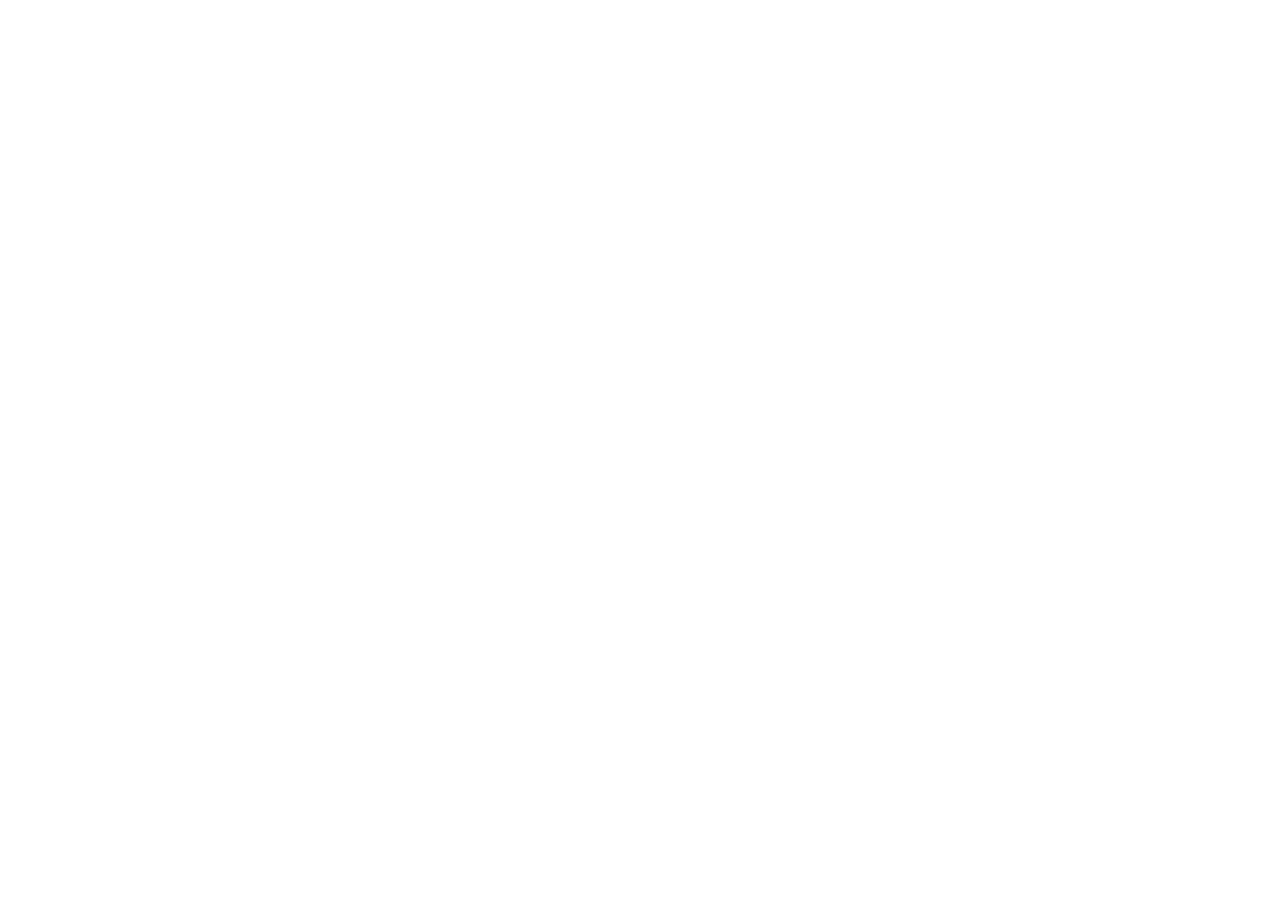
==== help/index.html @ c5d86164 "Add Bangbang website forwarding pages with invitation preservation" ====
<!doctype html>
<html lang="zh-CN">
<head>
  <meta charset="utf-8">
  <meta name="viewport" content="width=device-width,initial-scale=1">
  <meta name="referrer" content="no-referrer">
  <meta name="robots" content="noindex">
  <title>打开帮帮</title>
  <style>
    :root{color-scheme:light;font-family:-apple-system,BlinkMacSystemFont,"Segoe UI",sans-serif;background:#faf7f2;color:#392c29}
    body{margin:0;min-height:100vh;display:grid;place-items:center}
    main{padding:32px 24px;text-align:center;max-width:400px}
    h1{font-size:28px;font-weight:600;line-height:1.4;margin:0 0 16px}
    p{font-size:20px;line-height:1.6;color:#70615d;margin:0 0 28px}
    a{display:inline-block;font-size:22px;line-height:1.4;padding:16px 36px;border-radius:16px;background:#b64132;color:white;text-decoration:none;font-weight:600}
    a:focus-visible{outline:3px solid #392c29;outline-offset:5px}
  </style>
</head>
<body>
  <main>
    <h1>正在打开帮帮</h1>
    <p>如果没有自动打开，点下面的按钮。</p>
    <a id="open" href="https://bangbang-download.s419505080.chatgpt.site/">打开帮帮</a>
    <noscript><p>需要开启浏览器的 JavaScript，才能把连接口令一同带过去。</p></noscript>
  </main>
  <script>
    function redirectDestination(input) {
  const source = new URL(input);
  const destination = new URL("https://bangbang-download.s419505080.chatgpt.site/");
  let path = source.pathname;
  const projectPath = "/bangbang-redirect";
  if (source.hostname === "jacklee992.github.io") {
    if (path === projectPath) path = "/";
    else if (path.startsWith(projectPath + "/")) path = path.slice(projectPath.length);
  }
  const pages = { "/invite": "/invite.html", "/help": "/help.html", "/privacy": "/privacy.html" };
  path = pages[path.replace(/\/$/, "")] ?? path;
  destination.pathname = path || "/";
  destination.search = source.search;
  destination.hash = source.hash;
  return destination.href;
}
    const destination = redirectDestination(window.location.href);
    document.getElementById("open").href = destination;
    window.location.replace(destination);
  </script>
</body>
</html>
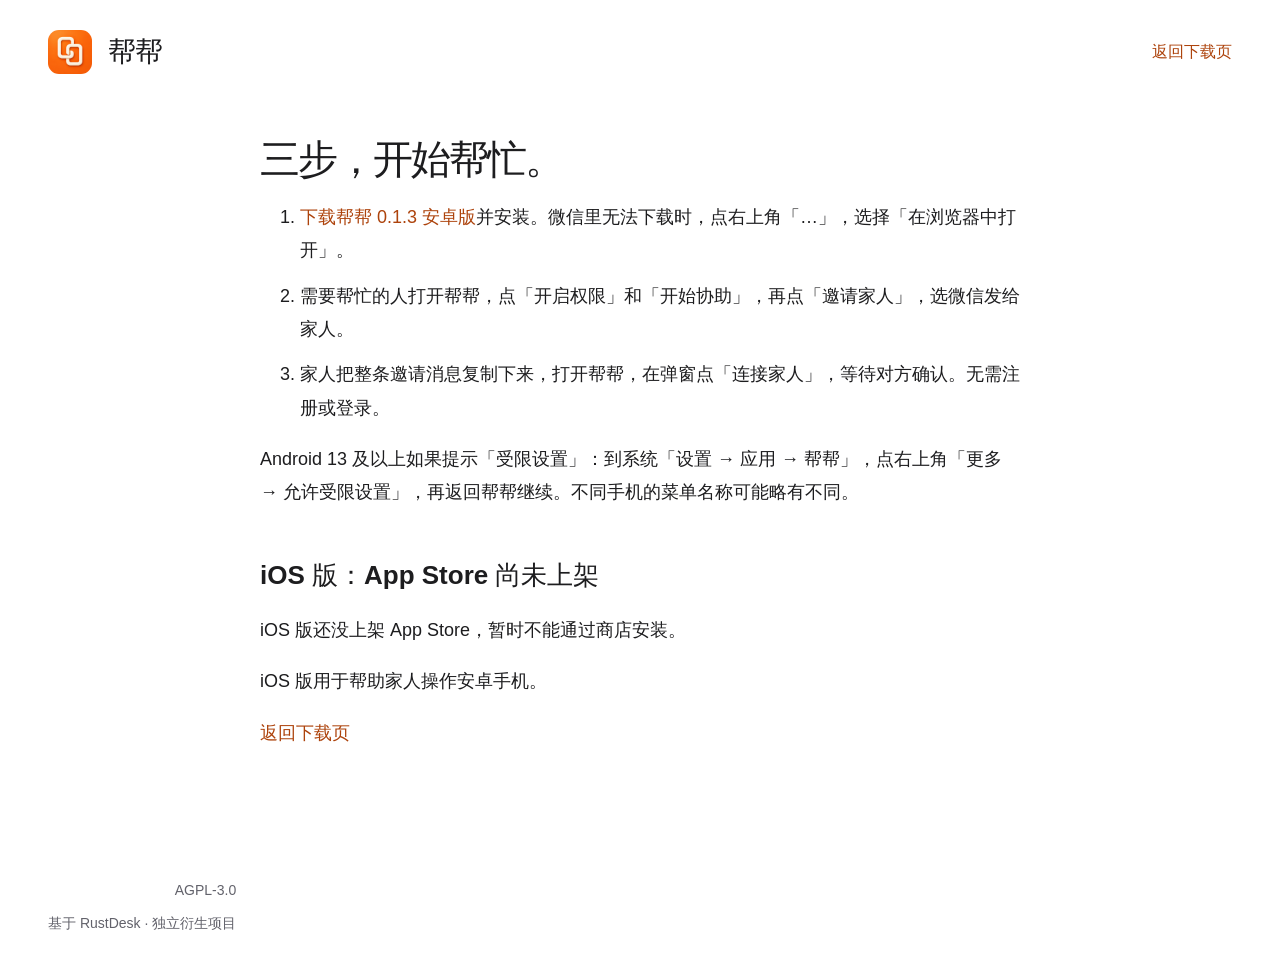
==== commit e3a6e260: "Publish minimal Bangbang homepage with verified Gitee APK downloads" ====
--- a/help/index.html
+++ b/help/index.html
@@ -2,47 +2,33 @@
 <html lang="zh-CN">
 <head>
   <meta charset="utf-8">
-  <meta name="viewport" content="width=device-width,initial-scale=1">
-  <meta name="referrer" content="no-referrer">
-  <meta name="robots" content="noindex">
-  <title>打开帮帮</title>
-  <style>
-    :root{color-scheme:light;font-family:-apple-system,BlinkMacSystemFont,"Segoe UI",sans-serif;background:#faf7f2;color:#392c29}
-    body{margin:0;min-height:100vh;display:grid;place-items:center}
-    main{padding:32px 24px;text-align:center;max-width:400px}
-    h1{font-size:28px;font-weight:600;line-height:1.4;margin:0 0 16px}
-    p{font-size:20px;line-height:1.6;color:#70615d;margin:0 0 28px}
-    a{display:inline-block;font-size:22px;line-height:1.4;padding:16px 36px;border-radius:16px;background:#b64132;color:white;text-decoration:none;font-weight:600}
-    a:focus-visible{outline:3px solid #392c29;outline-offset:5px}
-  </style>
+  <meta name="viewport" content="width=device-width, initial-scale=1">
+  <title>安装帮帮</title>
+  <meta property="og:image" content="https://bangbang.yilin.fun/assets/brand.png">
+  <link rel="icon" href="/assets/brand.png" type="image/png">
+  <link rel="stylesheet" href="/styles.css">
 </head>
 <body>
-  <main>
-    <h1>正在打开帮帮</h1>
-    <p>如果没有自动打开，点下面的按钮。</p>
-    <a id="open" href="https://bangbang-download.s419505080.chatgpt.site/">打开帮帮</a>
-    <noscript><p>需要开启浏览器的 JavaScript，才能把连接口令一同带过去。</p></noscript>
+  <header class="site-header container">
+    <a class="brand" href="/"><img src="/assets/brand.png" width="44" height="44" alt=""><span>帮帮</span></a>
+    <a href="/">返回下载页</a>
+  </header>
+  <main class="container help-page">
+    <h1>三步，开始帮忙。</h1>
+    <ol>
+      <li><a href="https://gitee.com/yilin-dev/bangbang-releases/releases/download/v0.1.3/bangbang-0.1.3-arm.apk" download>下载帮帮 0.1.3 安卓版</a>并安装。微信里无法下载时，点右上角「…」，选择「在浏览器中打开」。</li>
+      <li>需要帮忙的人打开帮帮，点「开启权限」和「开始协助」，再点「邀请家人」，选微信发给家人。</li>
+      <li>家人把整条邀请消息复制下来，打开帮帮，在弹窗点「连接家人」，等待对方确认。无需注册或登录。</li>
+    </ol>
+    <p>Android 13 及以上如果提示「受限设置」：到系统「设置 → 应用 → 帮帮」，点右上角「更多 → 允许受限设置」，再返回帮帮继续。不同手机的菜单名称可能略有不同。</p>
+    <section id="ios">
+      <h2>iOS 版：App Store 尚未上架</h2>
+      <p>iOS 版还没上架 App Store，暂时不能通过商店安装。</p>
+      <p>iOS 版用于帮助家人操作安卓手机。</p>
+      
+    </section>
+    <p><a href="/">返回下载页</a></p>
   </main>
-  <script>
-    function redirectDestination(input) {
-  const source = new URL(input);
-  const destination = new URL("https://bangbang-download.s419505080.chatgpt.site/");
-  let path = source.pathname;
-  const projectPath = "/bangbang-redirect";
-  if (source.hostname === "jacklee992.github.io") {
-    if (path === projectPath) path = "/";
-    else if (path.startsWith(projectPath + "/")) path = path.slice(projectPath.length);
-  }
-  const pages = { "/invite": "/invite.html", "/help": "/help.html", "/privacy": "/privacy.html" };
-  path = pages[path.replace(/\/$/, "")] ?? path;
-  destination.pathname = path || "/";
-  destination.search = source.search;
-  destination.hash = source.hash;
-  return destination.href;
-}
-    const destination = redirectDestination(window.location.href);
-    document.getElementById("open").href = destination;
-    window.location.replace(destination);
-  </script>
+  <footer class="site-footer container"><div class="footer-info"><nav aria-label="开源信息"><a href="/downloads/AGPL-3.0.txt">AGPL-3.0</a></nav><p>基于 RustDesk · 独立衍生项目</p></div></footer>
 </body>
 </html>
--- a/styles.css
+++ b/styles.css
@@ -0,0 +1,868 @@
+:root {
+  --bg: #fff;
+  --surface: #f8f5f1;
+  --ink: #1d1d1f;
+  --muted: #62626b;
+  --blue: #c65311;
+  --link: #ad430c;
+  --line: #dedee5;
+  --warning: #b3261e;
+  --warning-bg: #fff2f1;
+  font-family:
+    -apple-system, BlinkMacSystemFont, "PingFang SC", "Hiragino Sans GB",
+    "Microsoft YaHei", sans-serif;
+  color: var(--ink);
+  background: var(--bg);
+  font-synthesis: none;
+  text-rendering: optimizeLegibility;
+  -webkit-font-smoothing: antialiased;
+}
+* {
+  box-sizing: border-box;
+}
+html {
+  scroll-behavior: smooth;
+  scroll-padding-top: 24px;
+}
+body {
+  margin: 0;
+}
+a {
+  color: var(--link);
+  text-decoration: none;
+}
+button {
+  font: inherit;
+}
+[hidden] {
+  display: none !important;
+}
+a,
+button {
+  -webkit-tap-highlight-color: transparent;
+}
+a:focus-visible,
+button:focus-visible {
+  outline: 3px solid var(--link);
+  outline-offset: 5px;
+}
+a:hover {
+  text-decoration: underline;
+}
+img {
+  display: block;
+  max-width: 100%;
+  height: auto;
+}
+.container {
+  width: min(1200px, calc(100% - 96px));
+  margin-inline: auto;
+}
+.skip-link {
+  position: fixed;
+  z-index: 5;
+  left: 16px;
+  top: 12px;
+  transform: translateY(-180%);
+  padding: 12px 20px;
+  background: #fff;
+  border: 2px solid var(--blue);
+  border-radius: 10px;
+}
+.skip-link:focus {
+  transform: translateY(0);
+}
+.site-header {
+  height: 104px;
+  display: flex;
+  align-items: center;
+  justify-content: space-between;
+}
+.brand {
+  display: flex;
+  align-items: center;
+  gap: 16px;
+  color: var(--ink);
+  font-size: 28px;
+  font-weight: 700;
+  letter-spacing: -1px;
+}
+.brand:hover {
+  text-decoration: none;
+}
+.brand img,
+.footer-brand img {
+  border-radius: 25%;
+}
+.site-header nav {
+  display: flex;
+  gap: 36px;
+}
+.site-header nav a {
+  display: flex;
+  align-items: center;
+  min-height: 48px;
+  font-size: 17px;
+  color: var(--ink);
+}
+.hero-grid {
+  display: grid;
+  grid-template-columns: minmax(0, 1fr) 310px;
+  gap: 72px;
+  align-items: center;
+  padding-block: 24px 64px;
+}
+.hero-copy {
+  padding-bottom: 8px;
+}
+.hero-grid.download-only {
+  grid-template-columns: minmax(0, 640px);
+  justify-content: center;
+}
+h1 {
+  font-size: clamp(36px, 4.1vw, 58px);
+  line-height: 1.28;
+  letter-spacing: -0.055em;
+  margin: 0;
+  font-weight: 700;
+  white-space: nowrap;
+}
+h1 span {
+  color: var(--blue);
+}
+.hero-subtitle {
+  font-size: clamp(21px, 2.2vw, 29px);
+  line-height: 1.6;
+  letter-spacing: -0.035em;
+  color: var(--muted);
+  margin: 24px 0 36px;
+}
+.downloads {
+  max-width: 568px;
+}
+.button {
+  display: inline-flex;
+  align-items: center;
+  justify-content: center;
+  gap: 14px;
+  min-height: 62px;
+  padding: 16px 24px;
+  border: 0;
+  border-radius: 17px;
+  cursor: pointer;
+  font-size: 20px;
+  font-weight: 600;
+  line-height: 1.4;
+  transition:
+    background 0.14s,
+    transform 0.14s;
+}
+.button:hover {
+  text-decoration: none;
+  transform: translateY(-1px);
+}
+.button-primary {
+  background: var(--blue);
+  color: #fff;
+  width: 100%;
+}
+.button-primary:hover {
+  background: #ad430c;
+}
+.button svg {
+  width: 25px;
+  height: 27px;
+  flex-shrink: 0;
+}
+.download-meta {
+  font-size: 14px;
+  line-height: 1.6;
+  color: var(--muted);
+  margin: 12px 0 22px;
+}
+.ios-row {
+  min-height: 74px;
+  display: flex;
+  align-items: center;
+  gap: 17px;
+  border: 1px solid var(--line);
+  border-radius: 17px;
+  padding: 15px 20px;
+  color: var(--ink);
+  transition:
+    border-color 0.14s,
+    background 0.14s;
+}
+.ios-row:hover {
+  text-decoration: none;
+  background: #fafafa;
+  border-color: #b2b2bc;
+}
+.ios-row > svg {
+  width: 26px;
+  height: 29px;
+  color: #62626b;
+  flex-shrink: 0;
+}
+.ios-copy {
+  display: flex;
+  flex-direction: column;
+  gap: 3px;
+  font-size: 15px;
+  line-height: 1.4;
+}
+.ios-copy strong {
+  font-weight: 600;
+  font-size: 17px;
+}
+.ios-copy > span {
+  color: var(--muted);
+}
+.ios-action {
+  color: var(--link);
+  font-size: 15px;
+  margin-left: auto;
+  white-space: nowrap;
+  font-weight: 500;
+}
+.platform-note {
+  font-size: 14px;
+  color: var(--muted);
+  line-height: 1.8;
+  margin: 20px 0 0;
+}
+.mobile-only {
+  display: none;
+}
+.app-preview {
+  margin: 0;
+  justify-self: center;
+}
+.phone {
+  width: 310px;
+  background: #171717;
+  padding: 9px;
+  border: 2px solid #565656;
+  border-radius: 48px;
+  box-shadow: 0 14px 26px -16px #0003;
+}
+.phone img {
+  border-radius: 37px;
+  width: 100%;
+}
+.safety {
+  background: var(--warning-bg);
+  color: var(--warning);
+  padding-block: 38px;
+  scroll-margin: 0;
+}
+.safety-inner {
+  display: flex;
+  align-items: center;
+  gap: 32px;
+}
+.safety svg {
+  width: 44px;
+  height: 50px;
+  flex-shrink: 0;
+}
+.safety h2 {
+  font-size: 30px;
+  line-height: 1.4;
+  letter-spacing: -0.035em;
+  margin: 0 0 10px;
+}
+.safety p {
+  font-size: 19px;
+  line-height: 1.8;
+  margin: 0;
+}
+.how-to {
+  background: var(--surface);
+  padding-block: 76px 80px;
+}
+.how-to h2 {
+  font-size: 42px;
+  line-height: 1.3;
+  letter-spacing: -0.045em;
+  margin: 0 0 38px;
+}
+.steps {
+  display: grid;
+  grid-template-columns: repeat(3, 1fr);
+  gap: 56px;
+  list-style: none;
+  padding: 0;
+  margin: 0;
+}
+.steps li {
+  position: relative;
+}
+.step-number {
+  height: 56px;
+  width: 56px;
+  display: grid;
+  place-items: center;
+  border-radius: 50%;
+  color: var(--link);
+  background: #e1eeff;
+  font-size: 21px;
+  font-weight: 600;
+  font-variant-numeric: tabular-nums;
+}
+.steps li:not(:last-child)::after {
+  content: "";
+  position: absolute;
+  top: 28px;
+  left: 82px;
+  right: 0;
+  height: 1px;
+  background: #d9dce5;
+}
+.steps h3 {
+  font-size: 24px;
+  letter-spacing: -0.035em;
+  line-height: 1.4;
+  margin: 20px 0 8px;
+}
+.steps p {
+  font-size: 19px;
+  line-height: 1.7;
+  margin: 0;
+  color: var(--muted);
+}
+.site-footer {
+  display: flex;
+  align-items: center;
+  justify-content: space-between;
+  gap: 24px;
+  padding-block: 40px;
+}
+.footer-brand {
+  display: flex;
+  align-items: center;
+  gap: 16px;
+  white-space: nowrap;
+}
+.footer-brand p {
+  font-size: 17px;
+  margin: 0;
+}
+.footer-brand strong {
+  font-size: 21px;
+}
+.footer-brand span {
+  color: var(--muted);
+}
+.footer-info {
+  text-align: right;
+  font-size: 14px;
+  color: var(--muted);
+}
+.footer-info nav {
+  display: flex;
+  justify-content: flex-end;
+  gap: 0;
+}
+.footer-info nav a {
+  color: var(--muted);
+  min-height: 44px;
+  display: flex;
+  align-items: center;
+}
+.footer-info nav a + a::before {
+  content: "";
+  height: 14px;
+  width: 1px;
+  background: var(--line);
+  margin: 0 20px;
+}
+.footer-info p {
+  margin: 0;
+  line-height: 1.7;
+}
+dialog {
+  width: min(570px, calc(100% - 32px));
+  max-height: calc(100dvh - 48px);
+  padding: 40px;
+  border: 1px solid var(--line);
+  border-radius: 25px;
+  color: var(--ink);
+  box-shadow: 0 24px 80px #0002;
+  overscroll-behavior: contain;
+}
+dialog::backdrop {
+  background: #12121e55;
+  backdrop-filter: blur(5px);
+}
+dialog h2 {
+  font-size: 28px;
+  line-height: 1.35;
+  letter-spacing: -0.04em;
+  margin: 12px 20px 24px 0;
+}
+dialog p,
+dialog li {
+  font-size: 17px;
+  line-height: 1.8;
+}
+dialog form {
+  margin: 0;
+}
+dialog > .dialog-note {
+  color: var(--muted);
+  font-size: 15px;
+}
+.dialog-close {
+  position: absolute;
+  top: 12px;
+  right: 12px;
+  background: transparent;
+  border: 0;
+  border-radius: 50%;
+  width: 44px;
+  height: 44px;
+  cursor: pointer;
+  color: var(--muted);
+  font-size: 30px;
+  line-height: 1;
+}
+.dialog-close:hover {
+  background: var(--surface);
+}
+.instruction-list {
+  padding-left: 24px;
+}
+.instruction-list li + li {
+  margin-top: 15px;
+}
+.dialog-warning {
+  background: var(--warning-bg);
+  color: var(--warning);
+  padding: 16px;
+  border-radius: 12px;
+}
+.release-details > div {
+  display: flex;
+  justify-content: space-between;
+  gap: 16px;
+  padding: 12px 0;
+  border-bottom: 1px solid var(--line);
+  font-size: 16px;
+}
+.release-details dt {
+  color: var(--muted);
+}
+.release-details dd {
+  margin: 0;
+  text-align: right;
+}
+.checksum {
+  display: block;
+  overflow-wrap: anywhere;
+  background: var(--surface);
+  padding: 16px;
+  border-radius: 10px;
+  line-height: 1.7;
+  font-size: 13px;
+}
+.text-action {
+  font-weight: 600;
+}
+.help-page {
+  max-width: 760px;
+  padding-block: 30px 60px;
+}
+.help-page h1 {
+  font-size: 40px;
+  white-space: normal;
+}
+.help-page h2 {
+  margin-top: 48px;
+  font-size: 26px;
+}
+.help-page p,
+.help-page li {
+  font-size: 18px;
+  line-height: 1.85;
+}
+.help-page li + li {
+  margin-top: 12px;
+}
+.share-site-button {
+  color: var(--link);
+  border: 0;
+  background: none;
+  padding: 10px 0;
+  min-height: 48px;
+  cursor: pointer;
+}
+.share-feedback {
+  font-size: 16px;
+}
+.share-feedback p:empty {
+  display: none;
+}
+.share-feedback textarea,
+.invite-page textarea {
+  display: block;
+  width: 100%;
+  font: inherit;
+  line-height: 1.7;
+  border: 1px solid var(--line);
+  border-radius: 10px;
+  padding: 12px;
+  margin-top: 12px;
+}
+.invite-page {
+  max-width: 640px;
+  padding-block: 30px 60px;
+}
+.invite-page h1 {
+  font-size: clamp(30px, 7vw, 44px);
+  white-space: normal;
+  line-height: 1.4;
+  margin-block: 12px 28px;
+}
+.invite-page p {
+  line-height: 1.8;
+  font-size: 18px;
+}
+.invite-eyebrow,
+.invite-number-label {
+  color: var(--muted);
+  margin: 0;
+}
+.invite-page .invite-code {
+  font-size: clamp(19px, 4.9vw, 28px);
+  font-weight: 650;
+  overflow-wrap: anywhere;
+  margin: 6px 0 28px;
+}
+.invite-page .button {
+  width: 100%;
+}
+.invite-instruction {
+  color: var(--muted);
+}
+.invite-links {
+  display: flex;
+  flex-wrap: wrap;
+  gap: 12px 28px;
+}
+.invite-links a {
+  display: inline-flex;
+  align-items: center;
+  min-height: 44px;
+}
+.invite-wechat {
+  background: var(--surface);
+  border-radius: 16px;
+  padding: 20px;
+  margin-top: 20px;
+}
+.invite-wechat strong {
+  font-size: 18px;
+}
+.invite-wechat p {
+  font-size: 16px;
+  margin-bottom: 0;
+}
+.invite-preview {
+  margin-top: 32px;
+}
+.invite-preview summary {
+  cursor: pointer;
+  padding-block: 12px;
+  font-size: 18px;
+}
+.invite-preview pre {
+  font: inherit;
+  font-size: 16px;
+  line-height: 1.8;
+  white-space: pre-wrap;
+  overflow-wrap: anywhere;
+  padding: 20px;
+  border: 1px solid var(--line);
+  border-radius: 16px;
+}
+.invite-page .invite-safety {
+  font-size: 15px;
+  color: var(--muted);
+}
+@media (max-width: 1100px) {
+  .hero-grid {
+    grid-template-columns: minmax(0, 1fr) 270px;
+    gap: 44px;
+  }
+  .phone {
+    width: 270px;
+    border-radius: 44px;
+  }
+  .phone img {
+    border-radius: 33px;
+  }
+  .hero-subtitle {
+    margin-block: 20px 28px;
+  }
+  .ios-row {
+    gap: 12px;
+    padding-inline: 16px;
+  }
+  .ios-action {
+    font-size: 14px;
+  }
+  .platform-note {
+    font-size: 13px;
+  }
+  .site-footer {
+    align-items: flex-start;
+    flex-direction: column;
+    gap: 12px;
+  }
+  .footer-info {
+    text-align: left;
+  }
+  .footer-info nav {
+    justify-content: flex-start;
+  }
+}
+@media (max-width: 760px) {
+  .container {
+    width: calc(100% - 48px);
+  }
+  .site-header {
+    height: 86px;
+  }
+  .brand {
+    gap: 10px;
+    font-size: 24px;
+  }
+  .brand img {
+    width: 36px;
+    height: 36px;
+  }
+  .site-header nav {
+    gap: 14px;
+    flex-wrap: wrap;
+    justify-content: flex-end;
+  }
+  .site-header nav a,
+  .share-site-button {
+    font-size: 14px;
+  }
+  .hero {
+    display: flex;
+    flex-direction: column;
+  }
+  .hero-grid {
+    display: contents;
+  }
+  .hero-copy {
+    order: 1;
+    width: calc(100% - 48px);
+    margin-inline: auto;
+    padding-block: 28px 32px;
+  }
+  h1 {
+    font-size: clamp(32px, 7.8vw, 52px);
+    line-height: 1.36;
+    letter-spacing: -0.055em;
+  }
+  .hero-subtitle {
+    font-size: 19px;
+    margin: 18px 0 28px;
+  }
+  .downloads {
+    max-width: 100%;
+  }
+  .button {
+    min-height: 60px;
+    font-size: 19px;
+    border-radius: 15px;
+  }
+  .download-meta {
+    font-size: 12px;
+    margin: 10px 0 18px;
+  }
+  .ios-row {
+    padding: 14px 15px;
+    border-radius: 15px;
+    gap: 13px;
+  }
+  .ios-copy {
+    font-size: 13px;
+  }
+  .ios-copy strong {
+    font-size: 16px;
+  }
+  .ios-action {
+    font-size: 13px;
+  }
+  .platform-note {
+    font-size: 13px;
+    margin-top: 16px;
+    line-height: 1.9;
+  }
+  .mobile-only {
+    display: block;
+  }
+  .safety {
+    order: 2;
+    padding-block: 26px;
+  }
+  .safety-inner {
+    align-items: flex-start;
+    gap: 15px;
+  }
+  .safety svg {
+    width: 27px;
+    height: 32px;
+    margin-top: 2px;
+  }
+  .safety h2 {
+    font-size: 21px;
+    letter-spacing: -0.035em;
+    margin-bottom: 8px;
+  }
+  .safety p {
+    font-size: 14px;
+    line-height: 1.9;
+  }
+  .app-preview {
+    order: 3;
+    padding: 40px 0;
+    background: #fff;
+    width: 100%;
+    display: flex;
+    justify-content: center;
+  }
+  .phone {
+    width: 220px;
+    border-radius: 37px;
+    padding: 7px;
+    box-shadow: 0 20px 45px -24px #0005;
+  }
+  .phone img {
+    border-radius: 28px;
+  }
+  .how-to {
+    padding-block: 42px 46px;
+  }
+  .how-to h2 {
+    font-size: 30px;
+    margin-bottom: 28px;
+  }
+  .steps {
+    grid-template-columns: 1fr;
+    gap: 28px;
+  }
+  .steps li {
+    padding-left: 66px;
+    min-height: 62px;
+  }
+  .step-number {
+    position: absolute;
+    top: 0;
+    left: 0;
+    width: 44px;
+    height: 44px;
+    font-size: 17px;
+  }
+  .steps li:not(:last-child)::after {
+    left: 22px;
+    top: 56px;
+    bottom: -17px;
+    width: 1px;
+    height: auto;
+    right: auto;
+  }
+  .steps h3 {
+    font-size: 21px;
+    margin: 0 0 7px;
+  }
+  .steps p {
+    font-size: 16px;
+  }
+  .steps p br {
+    display: none;
+  }
+  .site-footer {
+    padding-block: 30px;
+    gap: 18px;
+  }
+  .footer-brand {
+    gap: 12px;
+  }
+  .footer-brand img {
+    width: 34px;
+    height: 34px;
+  }
+  .footer-brand p {
+    font-size: 15px;
+  }
+  .footer-brand strong {
+    font-size: 19px;
+  }
+  .footer-info {
+    font-size: 12px;
+  }
+  .footer-info nav a + a::before {
+    margin: 0 14px;
+  }
+  dialog {
+    padding: 28px 24px;
+    border-radius: 21px;
+  }
+  dialog h2 {
+    font-size: 26px;
+  }
+  dialog p,
+  dialog li {
+    font-size: 16px;
+  }
+  .help-page {
+    padding-top: 18px;
+  }
+  .help-page h1 {
+    font-size: 32px;
+  }
+}
+@media (max-width: 360px) {
+  .container,
+  .hero-copy {
+    width: calc(100% - 36px);
+  }
+  .site-header nav {
+    gap: 14px;
+  }
+  .site-header nav a {
+    font-size: 13px;
+  }
+  .ios-action {
+    font-size: 12px;
+  }
+  .ios-row {
+    gap: 10px;
+    padding-inline: 12px;
+  }
+  .safety h2 {
+    font-size: 19px;
+  }
+  .safety p {
+    font-size: 13px;
+  }
+}
+@media (prefers-reduced-motion: reduce) {
+  html {
+    scroll-behavior: auto;
+  }
+  *,
+  *::before,
+  *::after {
+    transition: none !important;
+  }
+  .button:hover {
+    transform: none;
+  }
+}
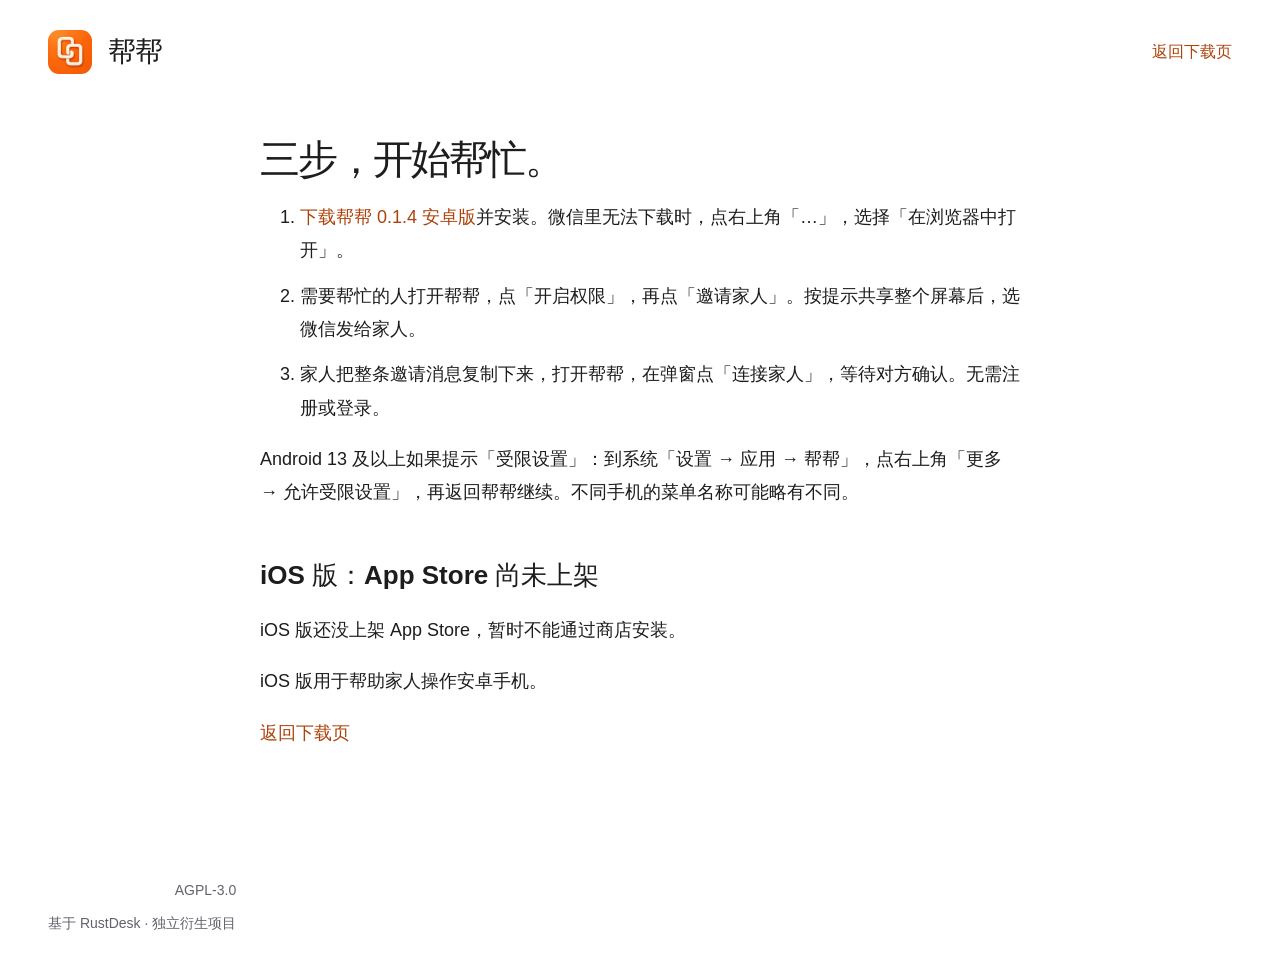
==== commit 1d826c35: "Update family download page to verified Android 0.1.4" ====
--- a/help/index.html
+++ b/help/index.html
@@ -16,8 +16,8 @@
   <main class="container help-page">
     <h1>三步，开始帮忙。</h1>
     <ol>
-      <li><a href="https://gitee.com/yilin-dev/bangbang-releases/releases/download/v0.1.3/bangbang-0.1.3-arm.apk" download>下载帮帮 0.1.3 安卓版</a>并安装。微信里无法下载时，点右上角「…」，选择「在浏览器中打开」。</li>
-      <li>需要帮忙的人打开帮帮，点「开启权限」和「开始协助」，再点「邀请家人」，选微信发给家人。</li>
+      <li><a href="https://gitee.com/yilin-dev/bangbang-releases/releases/download/v0.1.4/bangbang-0.1.4-arm.apk" download>下载帮帮 0.1.4 安卓版</a>并安装。微信里无法下载时，点右上角「…」，选择「在浏览器中打开」。</li>
+      <li>需要帮忙的人打开帮帮，点「开启权限」，再点「邀请家人」。按提示共享整个屏幕后，选微信发给家人。</li>
       <li>家人把整条邀请消息复制下来，打开帮帮，在弹窗点「连接家人」，等待对方确认。无需注册或登录。</li>
     </ol>
     <p>Android 13 及以上如果提示「受限设置」：到系统「设置 → 应用 → 帮帮」，点右上角「更多 → 允许受限设置」，再返回帮帮继续。不同手机的菜单名称可能略有不同。</p>
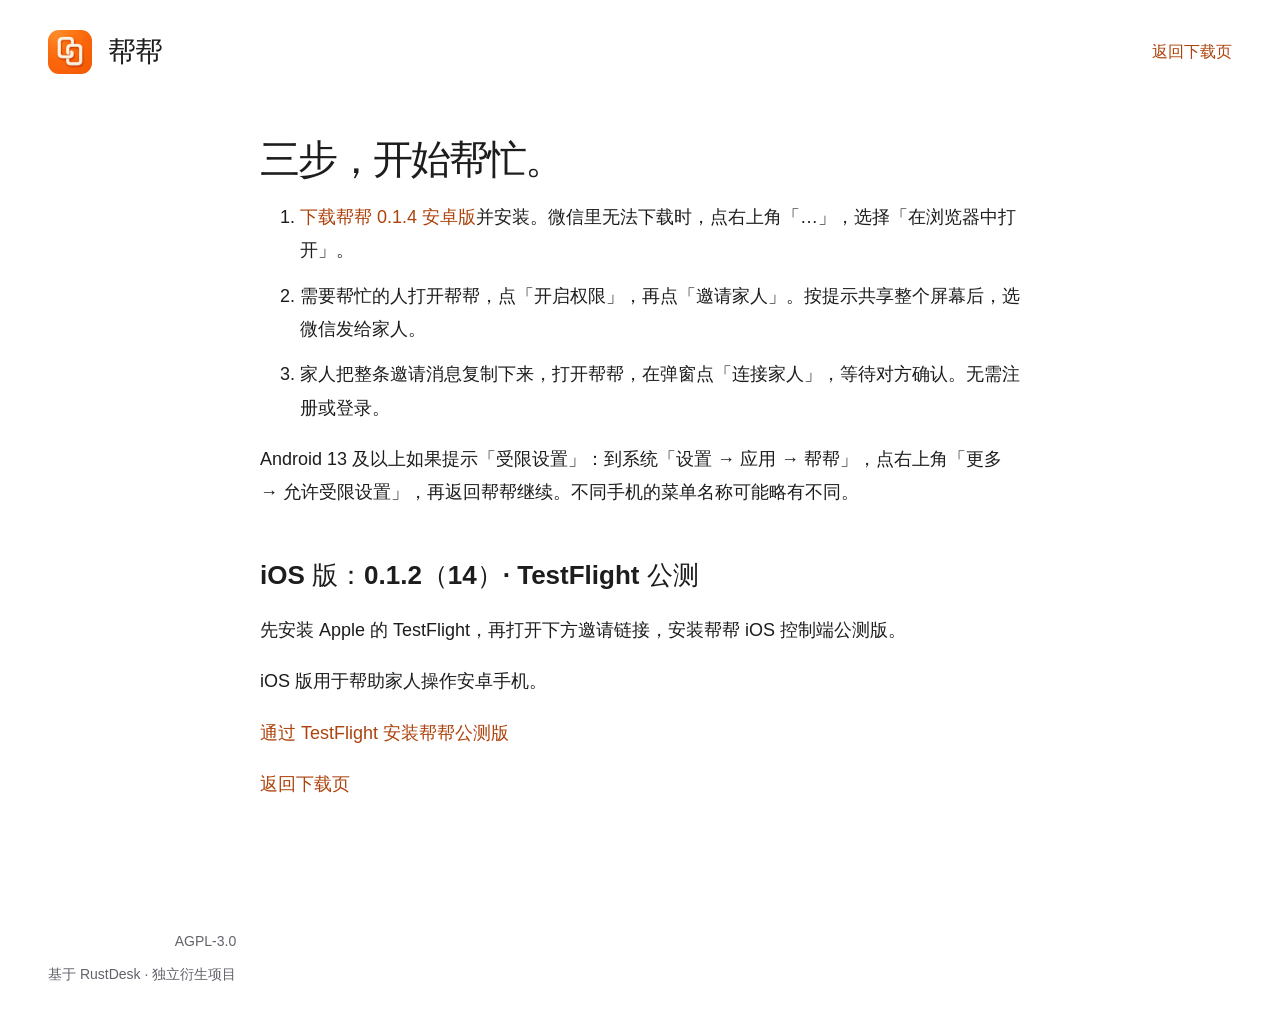
==== commit ca4a60c6: "Add approved iOS public TestFlight install link" ====
--- a/help/index.html
+++ b/help/index.html
@@ -22,10 +22,10 @@
     </ol>
     <p>Android 13 及以上如果提示「受限设置」：到系统「设置 → 应用 → 帮帮」，点右上角「更多 → 允许受限设置」，再返回帮帮继续。不同手机的菜单名称可能略有不同。</p>
     <section id="ios">
-      <h2>iOS 版：App Store 尚未上架</h2>
-      <p>iOS 版还没上架 App Store，暂时不能通过商店安装。</p>
+      <h2>iOS 版：0.1.2（14）· TestFlight 公测</h2>
+      <p>先安装 Apple 的 TestFlight，再打开下方邀请链接，安装帮帮 iOS 控制端公测版。</p>
       <p>iOS 版用于帮助家人操作安卓手机。</p>
-      
+      <p><a href="https://testflight.apple.com/join/4sw7UNJe">通过 TestFlight 安装帮帮公测版</a></p>
     </section>
     <p><a href="/">返回下载页</a></p>
   </main>
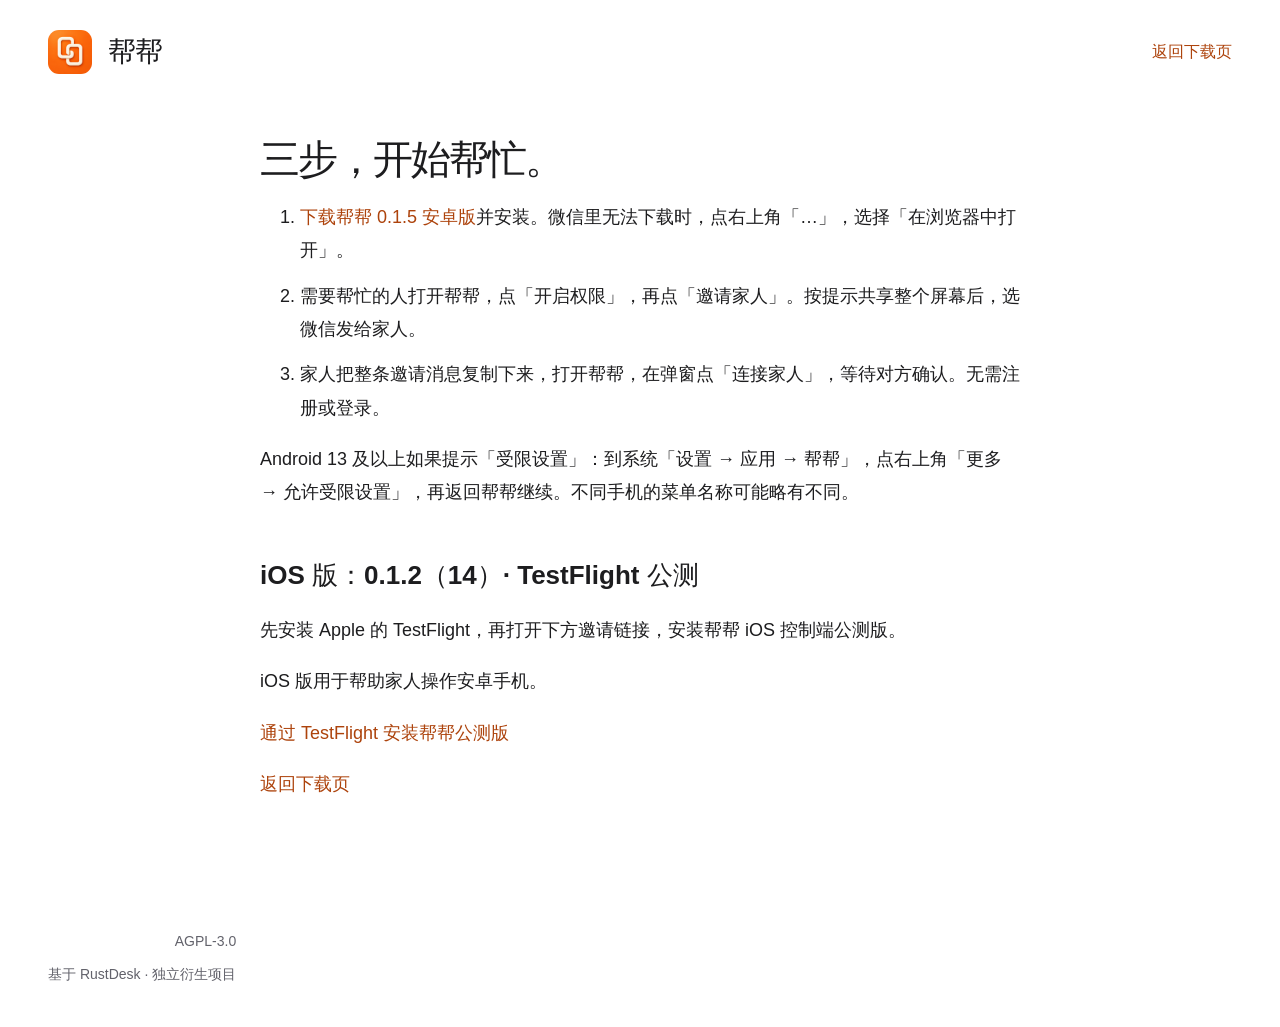
==== commit 44ce8ab4: "Publish verified Bangbang 0.1.5 Android download" ====
--- a/help/index.html
+++ b/help/index.html
@@ -16,7 +16,7 @@
   <main class="container help-page">
     <h1>三步，开始帮忙。</h1>
     <ol>
-      <li><a href="https://gitee.com/yilin-dev/bangbang-releases/releases/download/v0.1.4/bangbang-0.1.4-arm.apk" download>下载帮帮 0.1.4 安卓版</a>并安装。微信里无法下载时，点右上角「…」，选择「在浏览器中打开」。</li>
+      <li><a href="https://gitee.com/yilin-dev/bangbang-releases/releases/download/v0.1.5/bangbang-0.1.5-arm.apk" download>下载帮帮 0.1.5 安卓版</a>并安装。微信里无法下载时，点右上角「…」，选择「在浏览器中打开」。</li>
       <li>需要帮忙的人打开帮帮，点「开启权限」，再点「邀请家人」。按提示共享整个屏幕后，选微信发给家人。</li>
       <li>家人把整条邀请消息复制下来，打开帮帮，在弹窗点「连接家人」，等待对方确认。无需注册或登录。</li>
     </ol>
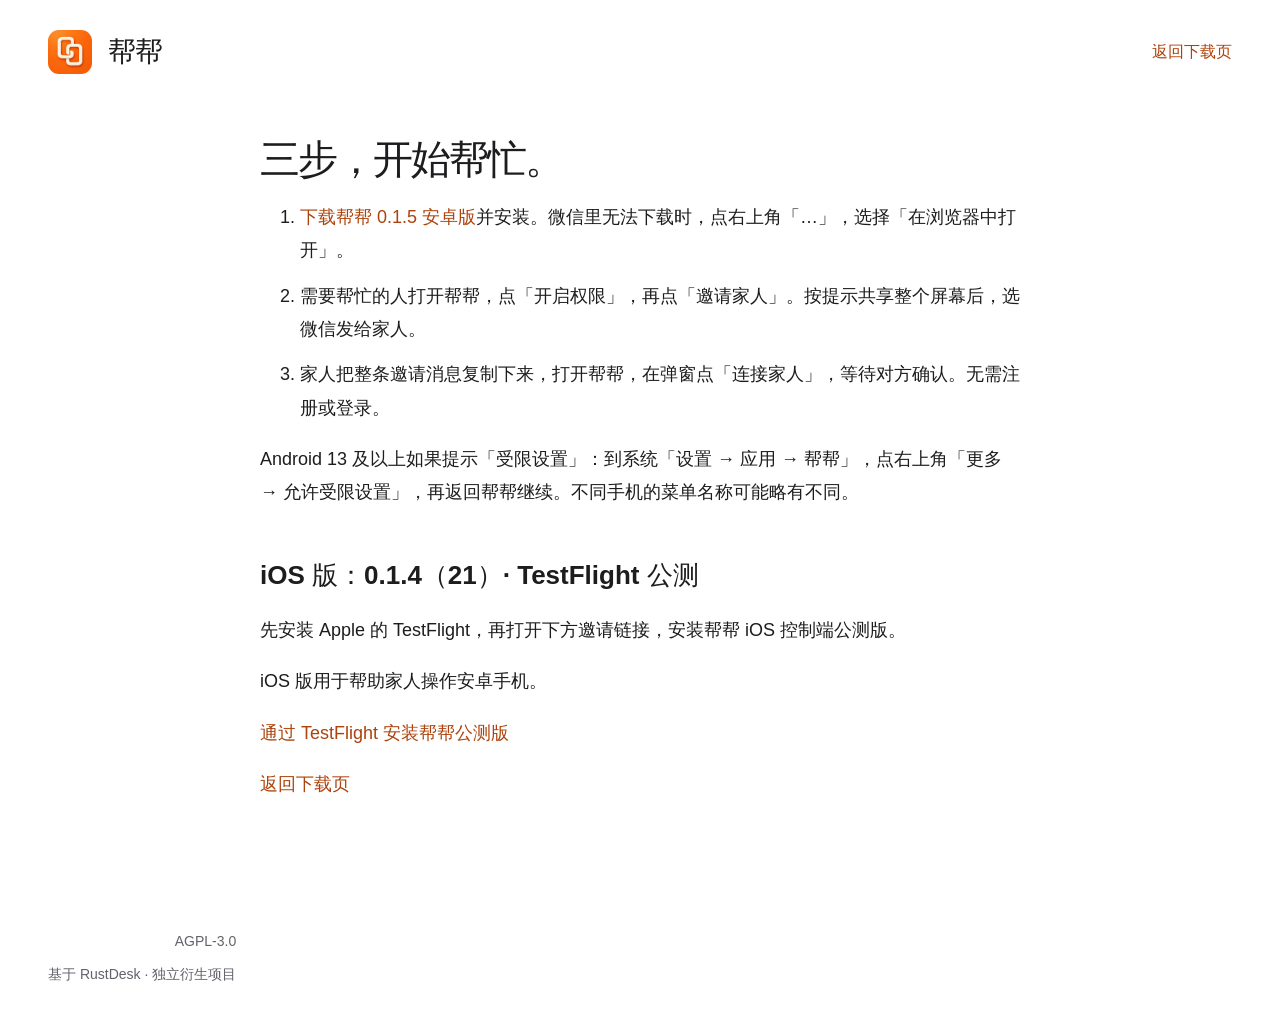
==== commit bf6ef5c1: "Update approved iOS TestFlight version" ====
--- a/help/index.html
+++ b/help/index.html
@@ -22,7 +22,7 @@
     </ol>
     <p>Android 13 及以上如果提示「受限设置」：到系统「设置 → 应用 → 帮帮」，点右上角「更多 → 允许受限设置」，再返回帮帮继续。不同手机的菜单名称可能略有不同。</p>
     <section id="ios">
-      <h2>iOS 版：0.1.2（14）· TestFlight 公测</h2>
+      <h2>iOS 版：0.1.4（21）· TestFlight 公测</h2>
       <p>先安装 Apple 的 TestFlight，再打开下方邀请链接，安装帮帮 iOS 控制端公测版。</p>
       <p>iOS 版用于帮助家人操作安卓手机。</p>
       <p><a href="https://testflight.apple.com/join/4sw7UNJe">通过 TestFlight 安装帮帮公测版</a></p>
